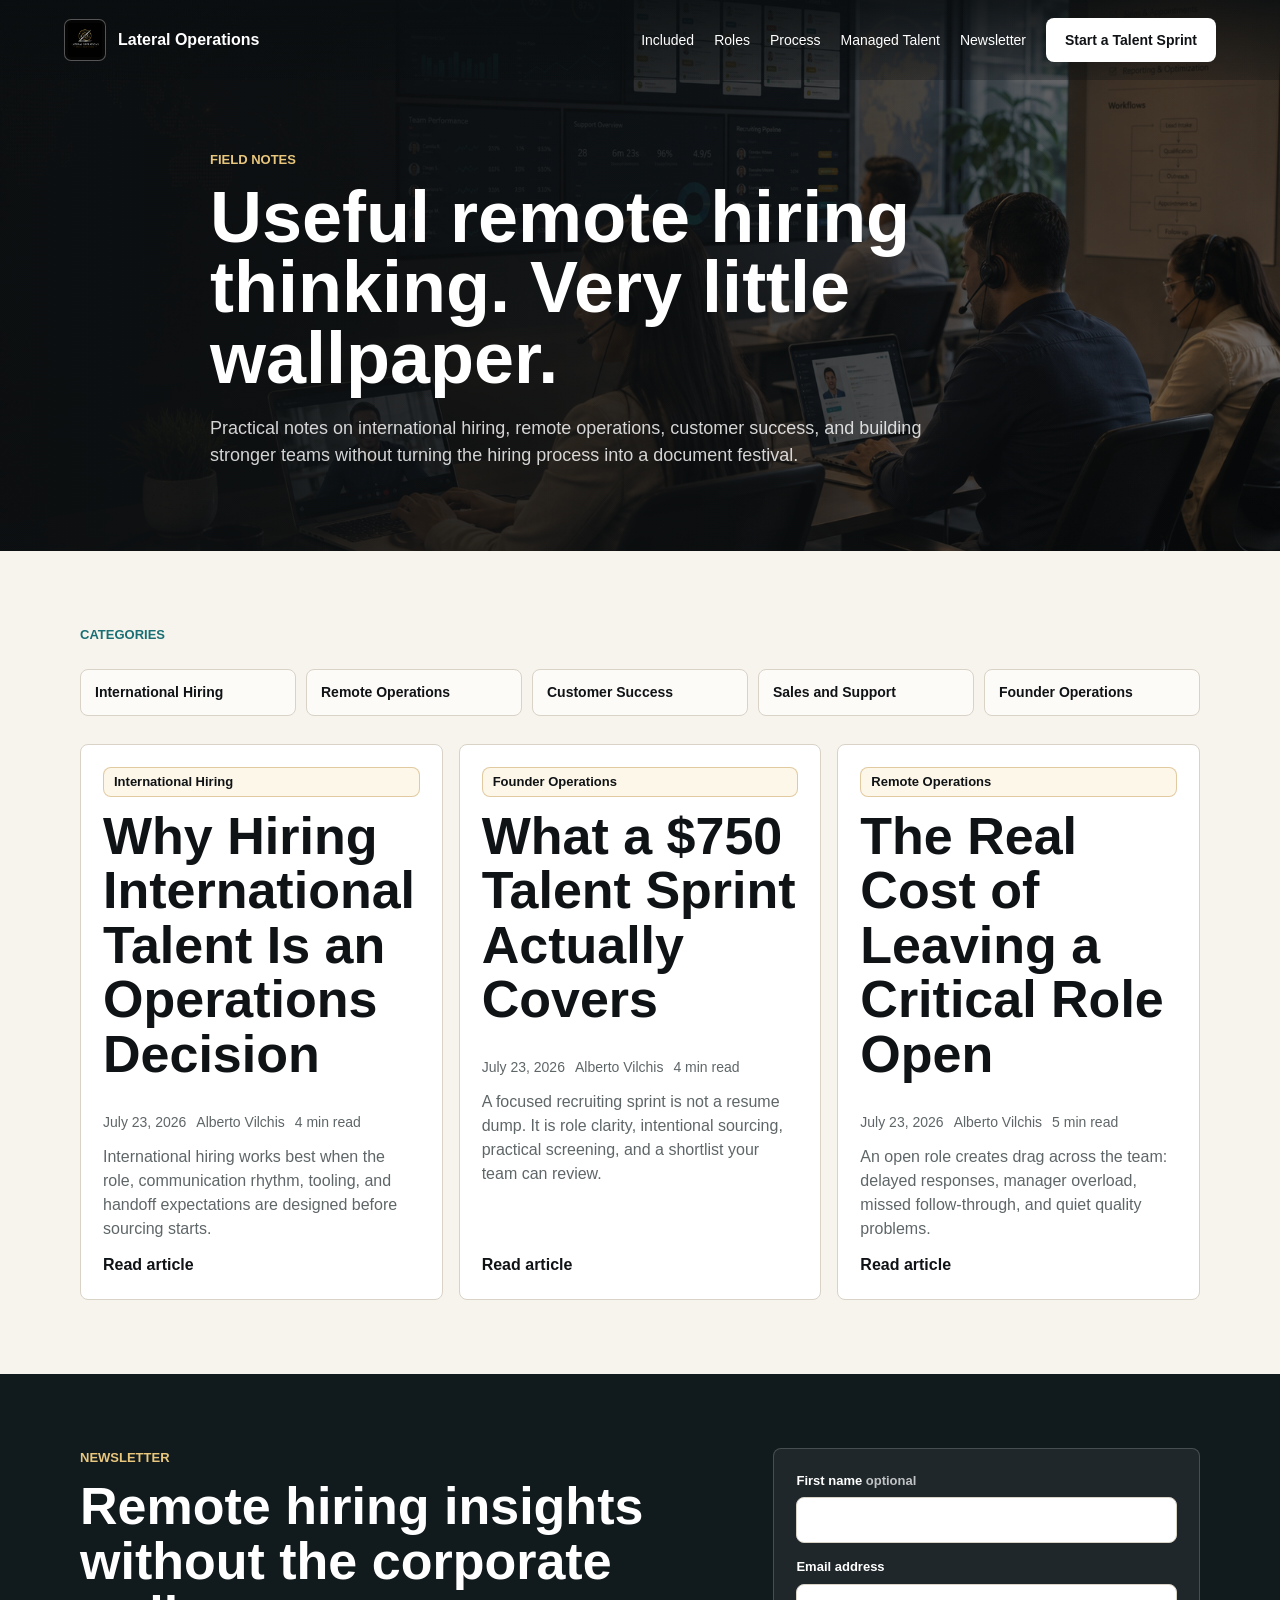
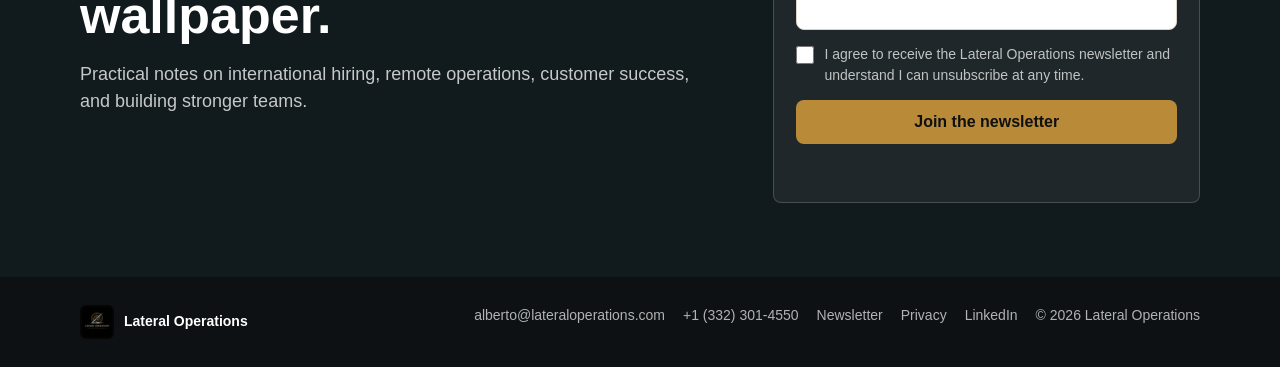
==== blog/index.html @ 73d33477 "Add blog index page" ====
<!doctype html>
<html lang="en">
<head>
  <meta charset="utf-8">
  <meta name="viewport" content="width=device-width, initial-scale=1">
  <title>Blog | Lateral Operations</title>
  <meta name="description" content="Practical notes on international hiring, remote operations, customer success, sales support, and founder-led hiring systems.">
  <link rel="canonical" href="https://www.lateraloperations.com/blog/">
  <meta property="og:title" content="Blog | Lateral Operations">
  <meta property="og:description" content="Practical notes on international hiring, remote operations, customer success, sales support, and founder-led hiring systems.">
  <meta property="og:url" content="https://www.lateraloperations.com/blog/">
  <meta property="og:image" content="https://www.lateraloperations.com/assets/lateral-operations-hero.png">
  <meta property="og:type" content="website">
  <meta name="twitter:card" content="summary_large_image">
  <meta name="twitter:title" content="Blog | Lateral Operations">
  <meta name="twitter:description" content="Practical notes on international hiring, remote operations, customer success, sales support, and founder-led hiring systems.">
  <meta name="twitter:image" content="https://www.lateraloperations.com/assets/lateral-operations-hero.png">
  <link rel="icon" href="../assets/lateral-operations-logo.png" type="image/png">
  <link rel="alternate" type="application/rss+xml" title="Lateral Operations Blog" href="https://www.lateraloperations.com/rss.xml">
  <link rel="stylesheet" href="../assets/site.css">
  <script type="application/ld+json">
  {
    "@context": "https://schema.org",
    "@type": "Blog",
    "name": "Lateral Operations Blog",
    "url": "https://www.lateraloperations.com/blog/",
    "description": "Practical notes on international hiring, remote operations, customer success, sales support, and founder-led hiring systems.",
    "publisher": {
      "@type": "Organization",
      "name": "Lateral Operations",
      "url": "https://www.lateraloperations.com/"
    }
  }
  </script>
</head>
<body>
  <header class="nav">
    <a class="brand" href="../">
      <img class="brand-logo" src="../assets/lateral-operations-logo.png" alt="Lateral Operations logo">
      <span class="brand-name">Lateral Operations</span>
    </a>
    <nav class="nav-links" aria-label="Main navigation">
      <a href="../#included">Included</a>
      <a href="../#roles">Roles</a>
      <a href="../#process">Process</a>
      <a href="../#managed">Managed Talent</a>
      <a href="../newsletter/">Newsletter</a>
      <a class="nav-cta" href="https://calendar.app.google/tW24dFbjDKWzCcVLA" target="_blank" rel="noopener">Start a Talent Sprint</a>
    </nav>
  </header>

  <main>
    <section class="page-hero">
      <div class="section-inner page-hero-narrow">
        <div class="section-kicker">Field notes</div>
        <h1>Useful remote hiring thinking. Very little wallpaper.</h1>
        <p class="lead">Practical notes on international hiring, remote operations, customer success, and building stronger teams without turning the hiring process into a document festival.</p>
      </div>
    </section>

    <section>
      <div class="section-inner">
        <div class="section-kicker">Categories</div>
        <div class="category-grid" aria-label="Blog categories">
          <span>International Hiring</span>
          <span>Remote Operations</span>
          <span>Customer Success</span>
          <span>Sales and Support</span>
          <span>Founder Operations</span>
        </div>

        <div class="blog-list" aria-label="Articles">
          <article class="post-card">
            <span class="pill">International Hiring</span>
            <h2>Why Hiring International Talent Is an Operations Decision</h2>
            <div class="meta-row">
              <span>July 23, 2026</span>
              <span>Alberto Vilchis</span>
              <span>4 min read</span>
            </div>
            <p>International hiring works best when the role, communication rhythm, tooling, and handoff expectations are designed before sourcing starts.</p>
            <a class="read-link" href="why-hiring-international-talent-is-an-operations-decision/">Read article</a>
          </article>

          <article class="post-card">
            <span class="pill">Founder Operations</span>
            <h2>What a $750 Talent Sprint Actually Covers</h2>
            <div class="meta-row">
              <span>July 23, 2026</span>
              <span>Alberto Vilchis</span>
              <span>4 min read</span>
            </div>
            <p>A focused recruiting sprint is not a resume dump. It is role clarity, intentional sourcing, practical screening, and a shortlist your team can review.</p>
            <a class="read-link" href="what-a-750-talent-sprint-actually-covers/">Read article</a>
          </article>

          <article class="post-card">
            <span class="pill">Remote Operations</span>
            <h2>The Real Cost of Leaving a Critical Role Open</h2>
            <div class="meta-row">
              <span>July 23, 2026</span>
              <span>Alberto Vilchis</span>
              <span>5 min read</span>
            </div>
            <p>An open role creates drag across the team: delayed responses, manager overload, missed follow-through, and quiet quality problems.</p>
            <a class="read-link" href="the-real-cost-of-leaving-a-critical-role-open/">Read article</a>
          </article>
        </div>
      </div>
    </section>

    <section class="newsletter-band" aria-labelledby="blog-newsletter-heading">
      <div class="section-inner newsletter-grid">
        <div>
          <div class="section-kicker">Newsletter</div>
          <h2 id="blog-newsletter-heading">Remote hiring insights without the corporate wallpaper.</h2>
          <p class="lead">Practical notes on international hiring, remote operations, customer success, and building stronger teams.</p>
        </div>
        <form class="newsletter-form" data-newsletter-form novalidate>
          <input type="text" name="website" tabindex="-1" autocomplete="off" class="form-hp" aria-hidden="true">
          <input type="hidden" name="formStartedAt" data-form-started-at>
          <div class="form-row">
            <label for="blog-first-name">First name <span>optional</span></label>
            <input id="blog-first-name" name="firstName" type="text" autocomplete="given-name">
          </div>
          <div class="form-row">
            <label for="blog-email">Email address</label>
            <input id="blog-email" name="email" type="email" autocomplete="email" required>
          </div>
          <label class="consent-row">
            <input name="consent" type="checkbox" required>
            <span>I agree to receive the Lateral Operations newsletter and understand I can unsubscribe at any time.</span>
          </label>
          <button class="button primary" type="submit">Join the newsletter</button>
          <p class="form-message" data-form-message role="status" aria-live="polite"></p>
        </form>
      </div>
    </section>
  </main>

  <footer>
    <div class="section-inner">
      <span class="footer-brand">
        <img class="footer-logo" src="../assets/lateral-operations-logo.png" alt="" aria-hidden="true">
        <span>Lateral Operations</span>
      </span>
      <div class="footer-links">
        <a href="mailto:alberto@lateraloperations.com?subject=Talent%20Sprint%20Inquiry">alberto@lateraloperations.com</a>
        <a href="tel:+13323014550">+1 (332) 301-4550</a>
        <a href="../newsletter/">Newsletter</a>
        <a href="../privacy/">Privacy</a>
        <a href="https://www.linkedin.com/company/lateral-operations/" target="_blank" rel="noopener">LinkedIn</a>
        <span>&copy; 2026 Lateral Operations</span>
      </div>
    </div>
  </footer>
  <script src="../assets/newsletter.js" defer></script>
</body>
</html>
---- assets/site.css ----
:root {
  --ink: #101316;
  --paper: #f7f4ee;
  --panel: #ffffff;
  --line: #d8d2c7;
  --muted: #5f6668;
  --gold: #b98b39;
  --teal: #196f73;
  --blue: #234e70;
  --dark: #111a1d;
  --silver: #c8c8c4;
  --radius: 8px;
}

* {
  box-sizing: border-box;
}

html {
  scroll-behavior: smooth;
}

body {
  margin: 0;
  font-family: Arial, Helvetica, sans-serif;
  color: var(--ink);
  background: var(--paper);
  line-height: 1.5;
}

a {
  color: inherit;
  text-decoration: none;
}

a:hover,
a:focus-visible {
  text-decoration: underline;
  text-underline-offset: 4px;
}

button,
input {
  font: inherit;
}

input {
  width: 100%;
  min-height: 44px;
  border: 1px solid var(--line);
  border-radius: var(--radius);
  padding: 10px 12px;
  color: var(--ink);
  background: #fff;
}

input:focus-visible,
button:focus-visible,
a:focus-visible {
  outline: 3px solid rgba(232, 199, 125, .78);
  outline-offset: 3px;
}

.nav {
  position: fixed;
  z-index: 10;
  top: 0;
  left: 0;
  right: 0;
  display: flex;
  align-items: center;
  justify-content: space-between;
  gap: 24px;
  padding: 18px clamp(18px, 5vw, 64px);
  color: #fff;
  background: linear-gradient(180deg, rgba(10, 14, 16, .82), rgba(10, 14, 16, .3));
}

.brand {
  display: flex;
  align-items: center;
  gap: 12px;
  font-weight: 700;
}

.brand-logo {
  width: 42px;
  height: 42px;
  border: 1px solid rgba(255, 255, 255, .32);
  border-radius: 7px;
  object-fit: contain;
  background: #050505;
  padding: 3px;
  display: block;
  flex: 0 0 auto;
}

.nav-links {
  display: flex;
  align-items: center;
  gap: 20px;
  font-size: 14px;
}

.nav-cta,
.button {
  display: inline-flex;
  align-items: center;
  justify-content: center;
  min-height: 44px;
  padding: 0 18px;
  border: 1px solid transparent;
  border-radius: var(--radius);
  font-weight: 700;
  white-space: nowrap;
  cursor: pointer;
}

.nav-cta {
  background: #fff;
  color: var(--ink);
}

.button.primary {
  background: var(--gold);
  color: #101010;
}

.button.secondary {
  border-color: rgba(255, 255, 255, .36);
  color: #fff;
  background: rgba(255, 255, 255, .08);
}

.button:disabled,
.footer-newsletter button:disabled {
  cursor: wait;
  opacity: .68;
}

section {
  padding: 74px clamp(20px, 5vw, 72px);
}

.section-inner {
  width: min(1120px, 100%);
  margin: 0 auto;
}

.section-kicker {
  color: var(--teal);
  font-size: 13px;
  font-weight: 800;
  text-transform: uppercase;
  margin-bottom: 12px;
}

h1,
h2,
h3,
p {
  margin-top: 0;
}

h1 {
  font-size: clamp(40px, 7vw, 72px);
  line-height: .98;
  letter-spacing: 0;
  margin-bottom: 22px;
}

h2 {
  font-size: clamp(31px, 4.8vw, 52px);
  line-height: 1.05;
  letter-spacing: 0;
  margin-bottom: 18px;
}

h3 {
  font-size: 20px;
  margin-bottom: 8px;
}

.lead {
  color: var(--muted);
  font-size: 18px;
  max-width: 760px;
}

.page-hero {
  color: #fff;
  background:
    linear-gradient(90deg, rgba(12, 15, 17, .96) 0%, rgba(12, 15, 17, .82) 54%, rgba(12, 15, 17, .5) 100%),
    url("lateral-operations-hero.png") center / cover no-repeat;
  padding-top: 150px;
  padding-bottom: 64px;
}

.page-hero .section-kicker {
  color: #e8c77d;
}

.page-hero .lead,
.page-hero p {
  color: rgba(255, 255, 255, .82);
}

.page-hero-narrow {
  width: min(860px, 100%);
}

.meta-row,
.article-meta {
  display: flex;
  flex-wrap: wrap;
  gap: 10px;
  color: var(--muted);
  font-size: 14px;
}

.page-hero .meta-row,
.page-hero .article-meta {
  color: rgba(255, 255, 255, .72);
}

.pill {
  display: inline-flex;
  align-items: center;
  min-height: 30px;
  padding: 4px 10px;
  border: 1px solid rgba(185, 139, 57, .42);
  border-radius: var(--radius);
  background: #fdf7e9;
  color: var(--ink);
  font-size: 13px;
  font-weight: 700;
}

.page-hero .pill {
  background: rgba(232, 199, 125, .12);
  color: #f5dfad;
}

.blog-list {
  display: grid;
  grid-template-columns: repeat(3, minmax(0, 1fr));
  gap: 16px;
  margin-top: 28px;
}

.post-card,
.newsletter-form,
.simple-card {
  background: var(--panel);
  border: 1px solid var(--line);
  border-radius: var(--radius);
  padding: 22px;
}

.post-card {
  display: flex;
  flex-direction: column;
  gap: 12px;
}

.post-card p {
  color: var(--muted);
  margin-bottom: 0;
}

.post-card .read-link {
  margin-top: auto;
  color: var(--ink);
  font-weight: 800;
}

.category-grid {
  display: grid;
  grid-template-columns: repeat(5, minmax(0, 1fr));
  gap: 10px;
  margin-top: 24px;
}

.category-grid span {
  padding: 12px 14px;
  border: 1px solid var(--line);
  border-radius: var(--radius);
  background: #fdfbf7;
  color: var(--ink);
  font-size: 14px;
  font-weight: 700;
}

.newsletter-band {
  background: #111a1d;
  color: #fff;
}

.newsletter-band .section-kicker {
  color: #e8c77d;
}

.newsletter-band .lead {
  color: rgba(255, 255, 255, .76);
}

.newsletter-grid {
  display: grid;
  grid-template-columns: minmax(0, .95fr) minmax(320px, .65fr);
  gap: clamp(28px, 6vw, 70px);
  align-items: start;
}

.newsletter-form {
  display: grid;
  gap: 14px;
}

.newsletter-band .newsletter-form {
  background: rgba(255, 255, 255, .06);
  border-color: rgba(255, 255, 255, .18);
}

.form-row {
  display: grid;
  gap: 7px;
}

.form-row label,
.footer-newsletter label {
  font-size: 13px;
  font-weight: 800;
}

.form-row label span {
  color: var(--muted);
  font-weight: 700;
}

.newsletter-band .form-row label span,
.newsletter-band .privacy-note,
.newsletter-band .consent-row,
.newsletter-band .form-message {
  color: rgba(255, 255, 255, .72);
}

.consent-row,
.footer-consent {
  display: grid;
  grid-template-columns: 18px minmax(0, 1fr);
  gap: 10px;
  align-items: start;
  color: var(--muted);
  font-size: 14px;
}

.consent-row input,
.footer-consent input {
  width: 18px;
  min-height: 18px;
  margin: 2px 0 0;
}

.form-hp {
  position: absolute;
  left: -9999px;
  width: 1px;
  height: 1px;
  opacity: 0;
}

.form-message {
  min-height: 22px;
  margin: 0;
  color: var(--muted);
  font-size: 14px;
}

.form-message.is-error {
  color: #8b1e1e;
}

.form-message.is-success {
  color: #0f6a3b;
}

.newsletter-band .form-message.is-error {
  color: #ffb4a8;
}

.newsletter-band .form-message.is-success {
  color: #a7e4bd;
}

.privacy-note {
  margin: 0;
  color: var(--muted);
  font-size: 13px;
}

.article-shell {
  width: min(760px, 100%);
  margin: 0 auto;
}

.article-shell article {
  font-size: 18px;
}

.article-shell p,
.article-shell li {
  color: #363d3f;
}

.article-shell h2 {
  margin-top: 42px;
  font-size: clamp(28px, 4vw, 40px);
}

.article-shell ul {
  padding-left: 22px;
}

.article-cta {
  margin-top: 46px;
  padding: 28px;
  border: 1px solid rgba(185, 139, 57, .42);
  border-radius: var(--radius);
  background: #fdf7e9;
}

.article-cta p {
  color: var(--muted);
}

.related-band {
  background: #fff;
}

.privacy-layout {
  display: grid;
  gap: 18px;
}

footer {
  padding: 28px clamp(20px, 5vw, 72px);
  background: #0d1113;
  color: rgba(255, 255, 255, .68);
  font-size: 14px;
}

footer .section-inner {
  display: flex;
  align-items: start;
  justify-content: space-between;
  gap: 22px;
  flex-wrap: wrap;
}

.footer-brand {
  display: flex;
  align-items: center;
  gap: 10px;
  font-weight: 700;
  color: #fff;
}

.footer-logo {
  width: 34px;
  height: 34px;
  border-radius: 6px;
  object-fit: contain;
  background: #050505;
  padding: 2px;
}

.footer-links {
  display: flex;
  align-items: center;
  gap: 18px;
  flex-wrap: wrap;
}

.footer-newsletter {
  width: min(360px, 100%);
  display: grid;
  gap: 8px;
}

.footer-form-row {
  display: grid;
  grid-template-columns: minmax(0, 1fr) auto;
  gap: 8px;
}

.footer-newsletter input {
  min-height: 40px;
}

.footer-newsletter button {
  min-height: 40px;
  border: 0;
  border-radius: var(--radius);
  padding: 0 14px;
  background: var(--gold);
  color: #101010;
  font-weight: 800;
  cursor: pointer;
}

.footer-consent {
  color: rgba(255, 255, 255, .68);
  font-size: 12px;
}

@media (max-width: 960px) {
  .nav {
    position: absolute;
  }

  .nav-links {
    display: none;
  }

  .blog-list,
  .newsletter-grid,
  .category-grid {
    grid-template-columns: 1fr;
  }
}

@media (max-width: 560px) {
  .brand-name {
    display: none;
  }

  section {
    padding-top: 58px;
    padding-bottom: 58px;
  }

  .page-hero {
    padding-top: 118px;
  }

  .button {
    width: 100%;
  }

  .footer-form-row {
    grid-template-columns: 1fr;
  }
}
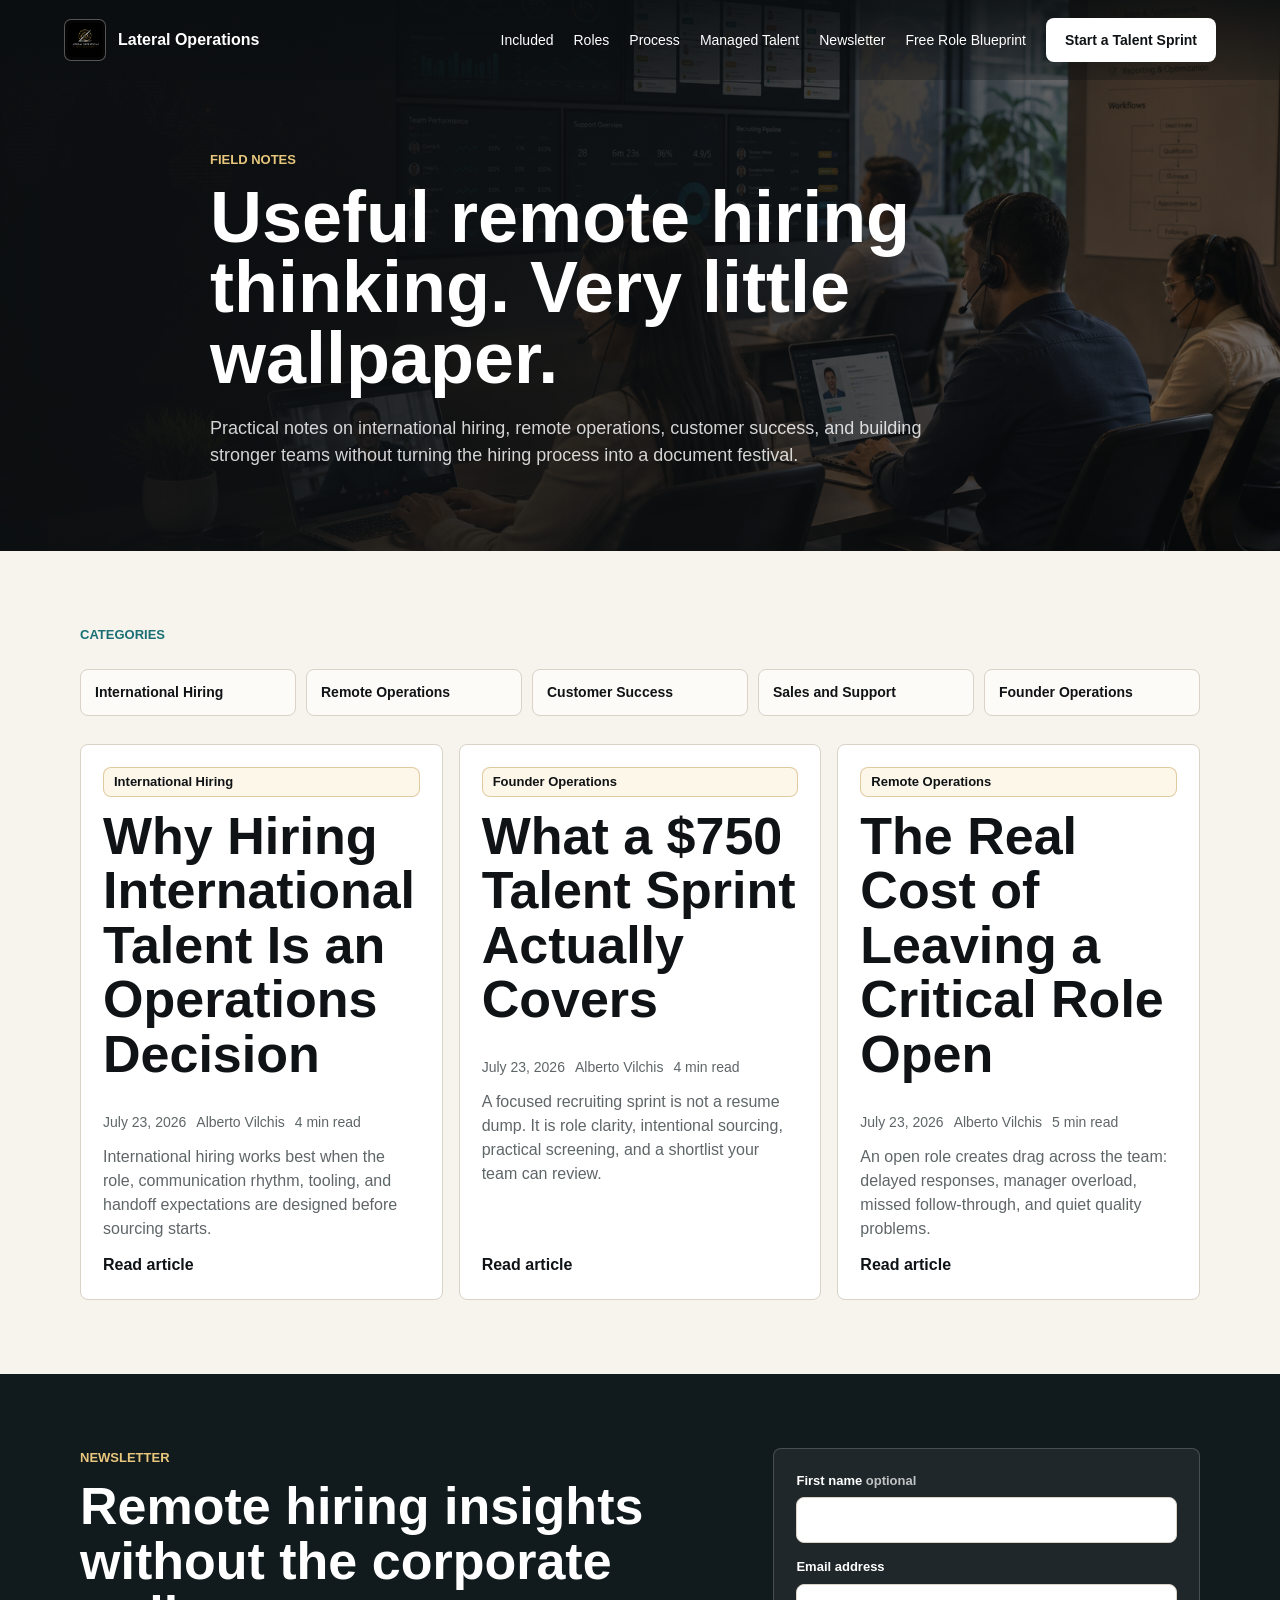
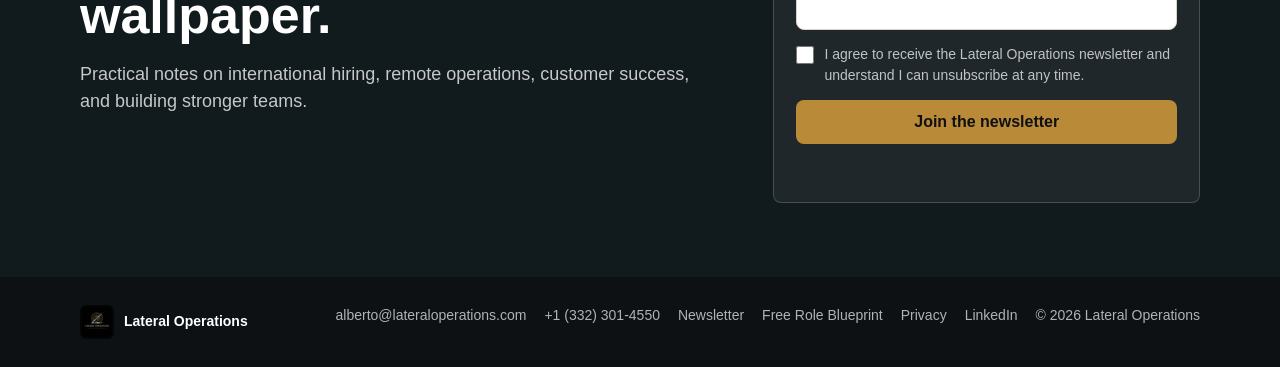
==== commit 912974c3: "Add free Role Blueprint lead magnet" ====
--- a/blog/index.html
+++ b/blog/index.html
@@ -45,6 +45,7 @@
       <a href="../#process">Process</a>
       <a href="../#managed">Managed Talent</a>
       <a href="../newsletter/">Newsletter</a>
+      <a href="../role-blueprint/">Free Role Blueprint</a>
       <a class="nav-cta" href="https://calendar.app.google/tW24dFbjDKWzCcVLA" target="_blank" rel="noopener">Start a Talent Sprint</a>
     </nav>
   </header>
@@ -148,6 +149,7 @@
         <a href="mailto:alberto@lateraloperations.com?subject=Talent%20Sprint%20Inquiry">alberto@lateraloperations.com</a>
         <a href="tel:+13323014550">+1 (332) 301-4550</a>
         <a href="../newsletter/">Newsletter</a>
+        <a href="../role-blueprint/">Free Role Blueprint</a>
         <a href="../privacy/">Privacy</a>
         <a href="https://www.linkedin.com/company/lateral-operations/" target="_blank" rel="noopener">LinkedIn</a>
         <span>&copy; 2026 Lateral Operations</span>
--- a/assets/site.css
+++ b/assets/site.css
@@ -40,11 +40,15 @@
 }
 
 button,
-input {
+input,
+select,
+textarea {
   font: inherit;
 }
 
-input {
+input,
+select,
+textarea {
   width: 100%;
   min-height: 44px;
   border: 1px solid var(--line);
@@ -55,10 +59,16 @@
 }
 
 input:focus-visible,
+select:focus-visible,
+textarea:focus-visible,
 button:focus-visible,
 a:focus-visible {
   outline: 3px solid rgba(232, 199, 125, .78);
   outline-offset: 3px;
+}
+
+textarea {
+  resize: vertical;
 }
 
 .nav {
@@ -132,6 +142,12 @@
   background: rgba(255, 255, 255, .08);
 }
 
+.button.secondary.dark {
+  border-color: rgba(17, 26, 29, .28);
+  color: var(--ink);
+  background: #fff;
+}
+
 .button:disabled,
 .footer-newsletter button:disabled {
   cursor: wait;
@@ -442,6 +458,185 @@
   gap: 18px;
 }
 
+.role-blueprint-hero .cta-actions {
+  margin-top: 28px;
+}
+
+.blueprint-shell {
+  background: #f7f4ee;
+}
+
+.blueprint-intro {
+  display: grid;
+  grid-template-columns: minmax(0, 1fr) auto;
+  gap: 24px;
+  align-items: start;
+  margin-bottom: 28px;
+}
+
+.step-progress {
+  display: grid;
+  grid-template-columns: repeat(4, minmax(0, 1fr));
+  gap: 8px;
+  margin: 0;
+  padding: 0;
+  list-style: none;
+  min-width: min(520px, 100%);
+}
+
+.step-progress li {
+  border: 1px solid var(--line);
+  border-radius: var(--radius);
+  padding: 10px 12px;
+  background: #fff;
+  color: var(--muted);
+  font-size: 13px;
+  font-weight: 800;
+  text-align: center;
+}
+
+.step-progress li.is-active {
+  border-color: rgba(185, 139, 57, .7);
+  background: #fdf7e9;
+  color: var(--ink);
+}
+
+.blueprint-form,
+.blueprint-step {
+  display: grid;
+  gap: 18px;
+}
+
+.blueprint-step {
+  border: 1px solid var(--line);
+  border-radius: var(--radius);
+  padding: clamp(20px, 4vw, 34px);
+  background: #fff;
+}
+
+.blueprint-step[hidden] {
+  display: none;
+}
+
+.form-grid {
+  display: grid;
+  gap: 16px;
+}
+
+.two-columns {
+  grid-template-columns: repeat(2, minmax(0, 1fr));
+}
+
+.field-warning {
+  margin: 0 0 6px;
+  color: #8b1e1e;
+  font-size: 13px;
+  font-weight: 700;
+}
+
+.form-actions,
+.report-actions,
+.cta-actions {
+  display: flex;
+  flex-wrap: wrap;
+  gap: 12px;
+  align-items: center;
+}
+
+.diagnosis-panel,
+.blueprint-report {
+  display: grid;
+  gap: 16px;
+}
+
+.score-meter {
+  display: flex;
+  align-items: baseline;
+  gap: 14px;
+  padding: 20px;
+  border: 1px solid rgba(185, 139, 57, .5);
+  border-radius: var(--radius);
+  background: #fdf7e9;
+}
+
+.score-number {
+  color: var(--ink);
+  font-size: clamp(48px, 9vw, 76px);
+  font-weight: 900;
+  line-height: .9;
+}
+
+.score-label,
+.score-explanation {
+  color: var(--muted);
+}
+
+.diagnosis-block,
+.report-section,
+.report-cta {
+  border: 1px solid var(--line);
+  border-radius: var(--radius);
+  padding: 18px;
+  background: #fdfbf7;
+}
+
+.diagnosis-block ul,
+.report-section ul {
+  margin: 0;
+  padding-left: 21px;
+}
+
+.diagnosis-block li,
+.report-section li {
+  margin: 7px 0;
+}
+
+.report-topline {
+  display: flex;
+  justify-content: space-between;
+  align-items: start;
+  gap: 20px;
+  flex-wrap: wrap;
+}
+
+.delivery-status {
+  display: grid;
+  gap: 8px;
+  margin: 0;
+  padding: 0;
+  list-style: none;
+}
+
+.delivery-status li {
+  border-radius: var(--radius);
+  padding: 10px 12px;
+  font-weight: 700;
+}
+
+.status-ok {
+  background: #e8f5ed;
+  color: #0f6a3b;
+}
+
+.status-warn {
+  background: #fff0dd;
+  color: #7c4300;
+}
+
+.status-note {
+  background: #eef3f4;
+  color: #334044;
+}
+
+.report-cta {
+  background: #111a1d;
+  color: #fff;
+}
+
+.report-cta p {
+  color: rgba(255, 255, 255, .76);
+}
+
 footer {
   padding: 28px clamp(20px, 5vw, 72px);
   background: #0d1113;
@@ -524,8 +719,14 @@
 
   .blog-list,
   .newsletter-grid,
-  .category-grid {
+  .category-grid,
+  .blueprint-intro,
+  .two-columns {
     grid-template-columns: 1fr;
+  }
+
+  .step-progress {
+    min-width: 0;
   }
 }
 
@@ -550,4 +751,57 @@
   .footer-form-row {
     grid-template-columns: 1fr;
   }
-}
+
+  .step-progress {
+    grid-template-columns: repeat(2, minmax(0, 1fr));
+  }
+
+  .report-actions,
+  .form-actions {
+    align-items: stretch;
+  }
+}
+
+@media print {
+  .nav,
+  .page-hero,
+  .blueprint-intro,
+  .form-actions,
+  .report-actions,
+  footer,
+  [data-blueprint-message],
+  [data-newsletter-status] {
+    display: none !important;
+  }
+
+  body {
+    background: #fff;
+    color: #000;
+  }
+
+  section,
+  .blueprint-shell {
+    padding: 0;
+  }
+
+  .blueprint-step,
+  .report-section,
+  .report-cta,
+  .diagnosis-block {
+    border-color: #bbb;
+    background: #fff;
+    break-inside: avoid;
+  }
+
+  .blueprint-step[hidden] {
+    display: block;
+  }
+
+  .report-cta {
+    color: #000;
+  }
+
+  .report-cta p {
+    color: #000;
+  }
+}
